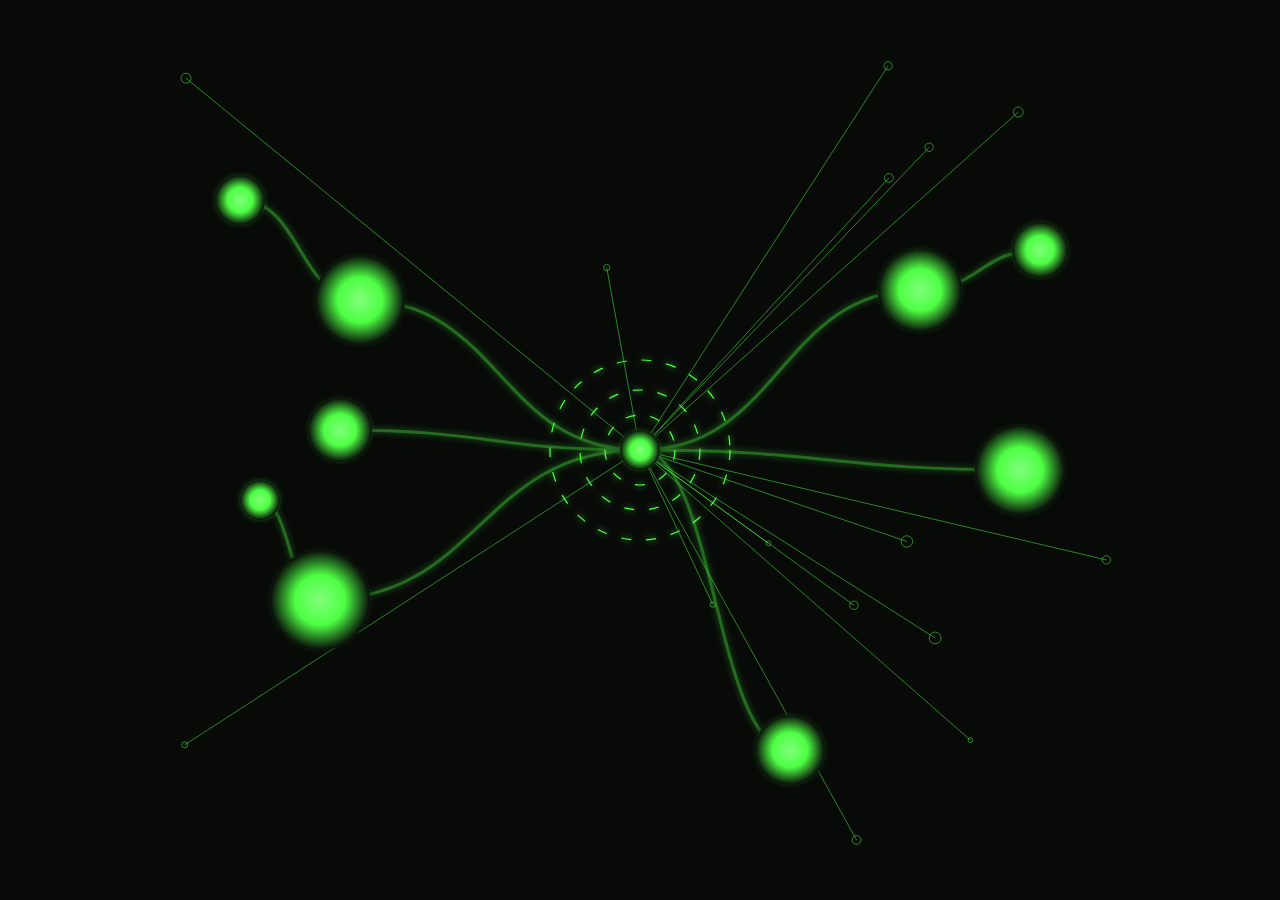
==== index.html @ 9fc2d21d "Add closing text feature" ====
<!DOCTYPE html>
<html lang="de">
<head>
	<meta charset="UTF-8">
	<meta name="viewport" content="width=device-width, initial-scale=1.0">
	<title>Borg Neural Tree - Final Integration</title>
	<link rel="stylesheet" href="main.css">
</head>
<body>

<div class="interface-container">
	<div class="status-log" id="statusLog"></div>
	<div class="grid"></div>

	<svg viewBox="0 0 1000 800" class="neural-svg" id="neuralNet">
		<defs>
			<filter id="glow"><feGaussianBlur stdDeviation="3" result="blur"/><feMerge><feMergeNode in="blur"/><feMergeNode in="SourceGraphic"/></feMerge></filter>
			<radialGradient id="nodePulseGradient"><stop offset="0%" stop-color="#80ff7a"/><stop offset="50%" stop-color="#4eff44"/><stop offset="100%" stop-color="#080a08"/></radialGradient>
		</defs>

		<g id="ghostLayer"></g>
		<g id="radarContainer"></g>
		<g id="pathsContainer" stroke="#4eff44" fill="none" stroke-width="3" filter="url(#glow)" opacity="0.4"></g>
		<g id="pulseContainer"></g>
		<g id="nodesContainer" filter="url(#glow)"></g>
	</svg>

	<div id="infoPanel" class="info-panel">
		<div style="font-size: 9px; opacity: 0.6; border-bottom: 1px solid; margin-bottom: 10px;">NEURAL_DATA_LINK</div>
		<div id="infoTitle" style="font-size: 20px; margin-bottom: 10px;"></div>
		<div id="infoText" style="font-size: 14px; line-height: 1.5;"></div>
		<button id="closer" class="btn-close" onclick="closePanel()">DISCONNECT</button>
	</div>
</div>

<script src="main.js"></script>
</body>
</html>
---- main.css ----
:root {
	--borg-green: #4eff44;
	--dark-bg: #080a08;
	--panel-bg: rgba(8, 15, 8, 0.95);
}

body, html {
	margin: 0;
	padding: 0;
	width: 100%;
	height: 100%;
	background: var(--dark-bg);
	overflow: hidden;
	font-family: 'Courier New', monospace;
	display: flex;
	justify-content: center;
	align-items: center;
}

.interface-container {
	position: relative;
	width: 100vw;
	height: 100vh;
	display: flex;
	justify-content: center;
	align-items: center;
}

.grid {
	position: absolute;
	inset: 0;
	background-image: linear-gradient(rgba(78, 255, 68, 0.05) 1px, transparent 1px), linear-gradient(90deg, rgba(78, 255, 68, 0.05) 1px, transparent 1px);
	background-size: 40px 40px;
	z-index: -1;
}

.neural-svg {
	width: 1000px;
	height: 800px;
	overflow: visible;
}

/* Animationen */
@keyframes borgBlink {
	0%, 100% {
		filter: brightness(0.7) drop-shadow(0 0 5px rgba(78, 255, 68, 0.4));
	}
	50% {
		filter: brightness(1.6) drop-shadow(0 0 15px var(--borg-green));
	}
}

.node {
	transition: all 0.3s;
}

.node.clickable {
	cursor: pointer;
}

.node.clickable:hover {
	stroke-width: 4px;
	filter: brightness(1.8) drop-shadow(0 0 20px var(--borg-green));
}

.blink-1 {
	animation: borgBlink 3.5s infinite;
}

.blink-2 {
	animation: borgBlink 4.5s infinite;
	animation-delay: 1s;
}

.blink-3 {
	animation: borgBlink 2.8s infinite;
	animation-delay: 0.5s;
}

.core-ring {
	animation: coreRotate 40s linear infinite;
	stroke-dasharray: 10 15;
	transform-origin: center;
}

@keyframes coreRotate {
	from {
		transform: rotate(0deg);
	}
	to {
		transform: rotate(360deg);
	}
}

/* HUD & UI */
.info-panel {
	position: absolute;
	top: 50%;
	left: 50%;
	transform: translate(-50%, -50%) scale(0);
	width: 320px;
	background: var(--panel-bg);
	backdrop-filter: blur(10px);
	border: 1.5px solid var(--borg-green);
	border-radius: 30px 5px;
	padding: 25px;
	color: var(--borg-green);
	z-index: 100;
	visibility: hidden;
	transition: all 0.4s cubic-bezier(0.17, 0.88, 0.32, 1.28);
}

.info-panel.active {
	transform: translate(-50%, -50%) scale(1);
	visibility: visible;
}

.btn-close {
	background: rgba(78, 255, 68, 0.1);
	border: 1px solid var(--borg-green);
	color: var(--borg-green);
	padding: 8px;
	width: 100%;
	cursor: pointer;
	margin-top: 15px;
	border-radius: 0 0 10px 0;
}

.status-log {
	position: absolute;
	top: 20px;
	left: 20px;
	width: 250px;
	height: 120px;
	font-size: 10px;
	color: var(--borg-green);
	opacity: 0.5;
	overflow: hidden;
	pointer-events: none;
	line-height: 1.2;
	text-shadow: 0 0 5px var(--borg-green);
	-webkit-mask-image: linear-gradient(to bottom, transparent, black 20%, black);
	mask-image: linear-gradient(to bottom, transparent, black 20%, black);
}

/* FX */
.radar-ring {
	stroke: var(--borg-green);
	stroke-width: 1;
	fill: none;
	opacity: 0;
	pointer-events: none;
}

.radar-active {
	animation: radarSweep 8s infinite linear;
}

@keyframes radarSweep {
	0% {
		r: 0;
		opacity: 0.5;
	}
	100% {
		r: 800;
		opacity: 0;
	}
}

.ghost-element {
	opacity: 0.12;
	pointer-events: none;
}

.data-pulse {
	opacity: 0;
	animation: pulseFade 1s forwards;
}

@keyframes pulseFade {
	to {
		opacity: 1;
	}
}

.path-highlight {
	stroke-width: 5px !important;
	stroke: #fff !important;
	opacity: 1 !important;
	filter: drop-shadow(0 0 8px var(--borg-green)) !important; /* Extra Glühen */
	transition: all 0.2s ease;
}
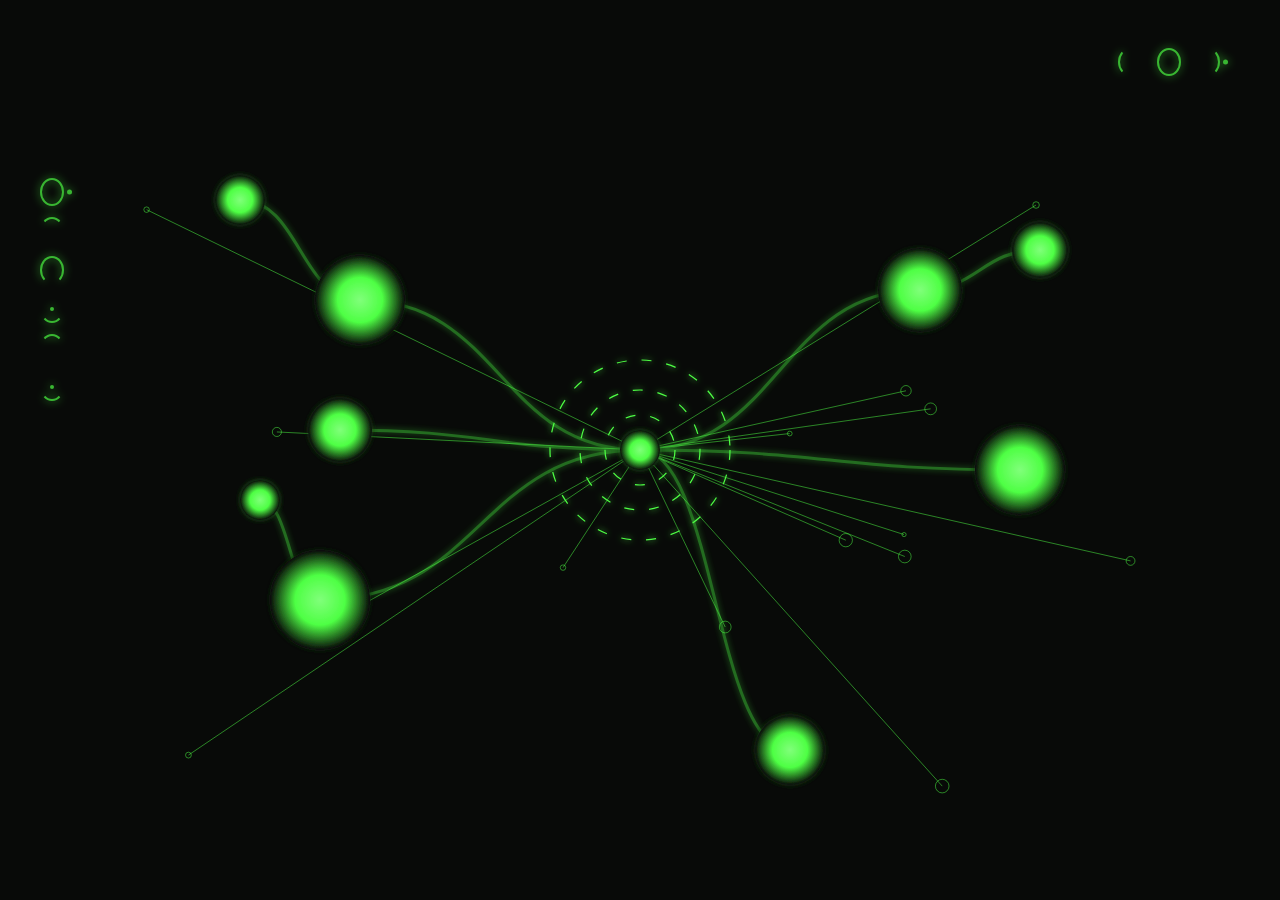
==== commit 914e3461: "Add font" ====
--- a/index.html
+++ b/index.html
@@ -33,6 +33,22 @@
 	</div>
 </div>
 
+<div class="borg-script left-column">
+	<div class="glyph"><span class="char-circle"></span><span class="char-dot"></span></div>
+	<div class="glyph"><span class="char-arc top"></span></div>
+	<div class="glyph"><span class="char-circle broken"></span></div>
+	<div class="glyph"><span class="char-arc bottom"></span><span class="char-dot inner"></span></div>
+	<div class="glyph"><span class="char-arc top"></span></div>
+	<div class="glyph"><span class="char-arc bottom"></span><span class="char-dot inner"></span></div>
+</div>
+
+<div class="borg-script right-row">
+	<div class="glyph"><span class="char-arc left"></span></div>
+	<div class="glyph"><span class="char-circle pulse"></span></div>
+	<div class="glyph"><span class="char-arc right"></span><span class="char-dot"></span></div>
+</div>
+
+
 <script src="main.js"></script>
 </body>
 </html>
--- a/main.css
+++ b/main.css
@@ -190,3 +190,98 @@
 	filter: drop-shadow(0 0 8px var(--borg-green)) !important; /* Extra Glühen */
 	transition: all 0.2s ease;
 }
+
+/* font */
+.borg-script {
+	position: absolute;
+	display: flex;
+	gap: 15px;
+	filter: drop-shadow(0 0 4px var(--borg-green));
+	opacity: 0.7;
+}
+
+.left-column {
+	left: 40px;
+	top: 20%;
+	flex-direction: column;
+}
+
+.right-row {
+	right: 60px;
+	top: 50px;
+	flex-direction: row;
+}
+
+/* Basis für ein Schriftzeichen-Modul */
+.glyph {
+	position: relative;
+	width: 24px;
+	height: 24px;
+	display: flex;
+	justify-content: center;
+	align-items: center;
+	animation: glyphFlicker 4s infinite alternate;
+}
+
+/* Die verschiedenen mathematischen Kreisformen der Borg */
+.char-circle {
+	width: 100%;
+	height: 100%;
+	border: 2px solid var(--borg-green);
+	border-radius: 50%;
+}
+
+.char-circle.broken {
+	border-bottom-color: transparent;
+	animation: spinGlyph 8s linear infinite;
+}
+
+.char-arc {
+	width: 100%;
+	height: 100%;
+	border: 2px solid transparent;
+	border-radius: 50%;
+}
+.char-arc.top { border-top-color: var(--borg-green); }
+.char-arc.bottom { border-bottom-color: var(--borg-green); }
+.char-arc.left { border-left-color: var(--borg-green); }
+.char-arc.right { border-right-color: var(--borg-green); }
+
+.char-dot {
+	position: absolute;
+	width: 5px;
+	height: 5px;
+	background-color: var(--borg-green);
+	border-radius: 50%;
+	right: -8px;
+	top: 50%;
+	transform: translateY(-50%);
+}
+
+.char-dot.inner {
+	right: auto;
+	top: auto;
+	transform: none;
+	width: 4px;
+	height: 4px;
+}
+
+/* Text-Animationen für das Interface-Feeling */
+@keyframes glyphFlicker {
+	0%, 90%, 100% { opacity: 0.8; }
+	93%, 97% { opacity: 0.3; }
+}
+
+@keyframes spinGlyph {
+	from { transform: rotate(0deg); }
+	to { transform: rotate(360deg); }
+}
+
+.pulse {
+	animation: pulseGlyph 2s infinite ease-in-out;
+}
+
+@keyframes pulseGlyph {
+	0%, 100% { transform: scale(1); }
+	50% { transform: scale(0.8); opacity: 0.5; }
+}
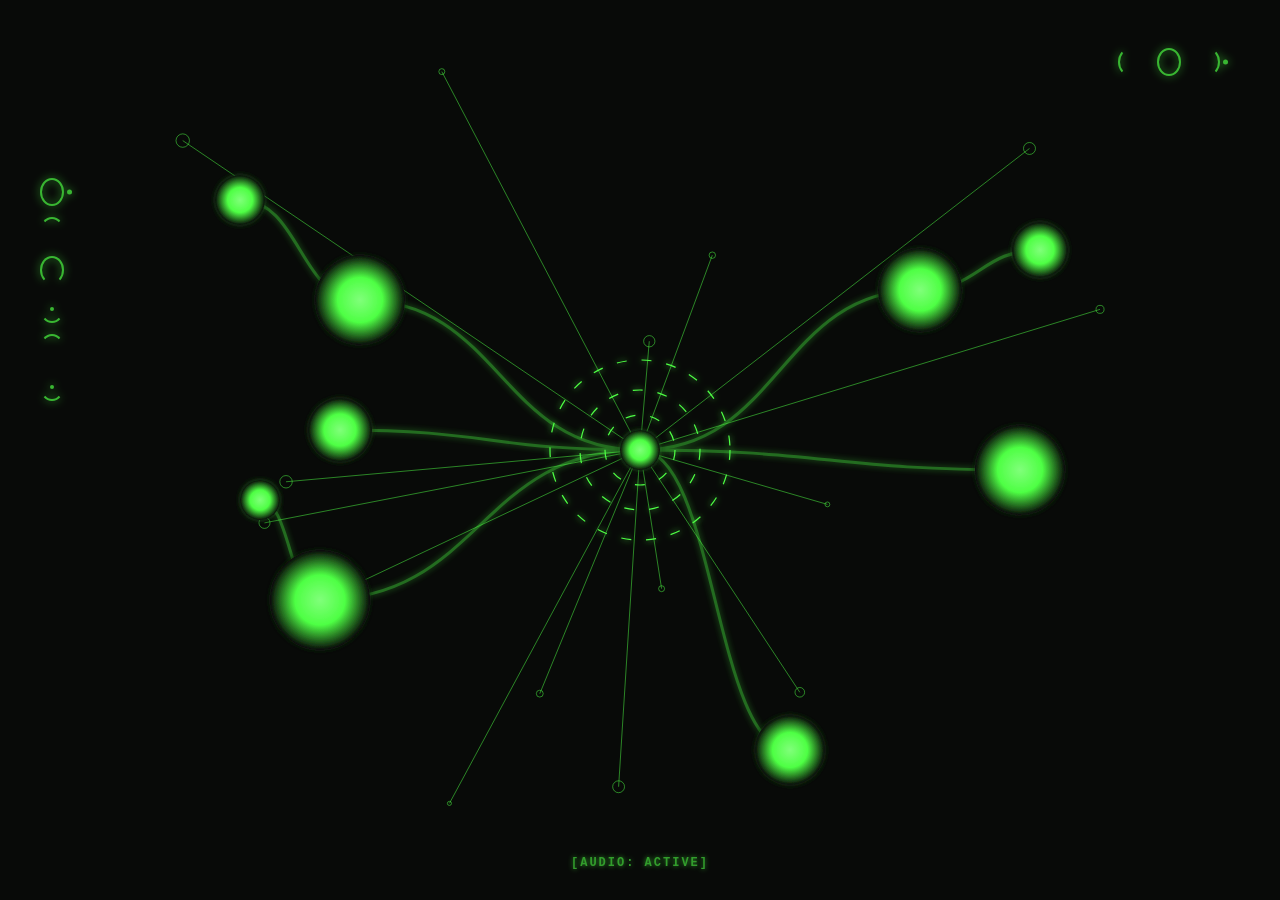
==== commit b48fef16: "Add sound" ====
--- a/index.html
+++ b/index.html
@@ -22,7 +22,7 @@
 		<g id="radarContainer"></g>
 		<g id="pathsContainer" stroke="#4eff44" fill="none" stroke-width="3" filter="url(#glow)" opacity="0.4"></g>
 		<g id="pulseContainer"></g>
-		<g id="nodesContainer" filter="url(#glow)"></g>
+		<g id="nodesContainer" filter="url(#glow)" class="interactive-node"></g>
 	</svg>
 
 	<div id="infoPanel" class="info-panel">
@@ -48,7 +48,12 @@
 	<div class="glyph"><span class="char-arc right"></span><span class="char-dot"></span></div>
 </div>
 
+<div class="terminal-status">
+	<span id="mute-btn" class="interactive-text">[AUDIO: ACTIVE]</span>
+</div>
+
 
 <script src="main.js"></script>
+<script src="hiveSound.js"></script>
 </body>
 </html>
--- a/main.css
+++ b/main.css
@@ -285,3 +285,27 @@
 	0%, 100% { transform: scale(1); }
 	50% { transform: scale(0.8); opacity: 0.5; }
 }
+
+.terminal-status {
+	position: absolute;
+	bottom: 30px;
+	color: var(--borg-green);
+	font-size: 12px;
+	letter-spacing: 2px;
+	opacity: 0.6;
+	text-shadow: 0 0 5px var(--borg-green);
+}
+
+.interactive-text {
+	cursor: pointer;
+	color: var(--borg-green);
+	font-weight: bold;
+	padding: 0 5px;
+	transition: all 0.2s ease;
+}
+
+.interactive-text:hover {
+	background-color: var(--borg-green);
+	color: #000;
+	text-shadow: none;
+}
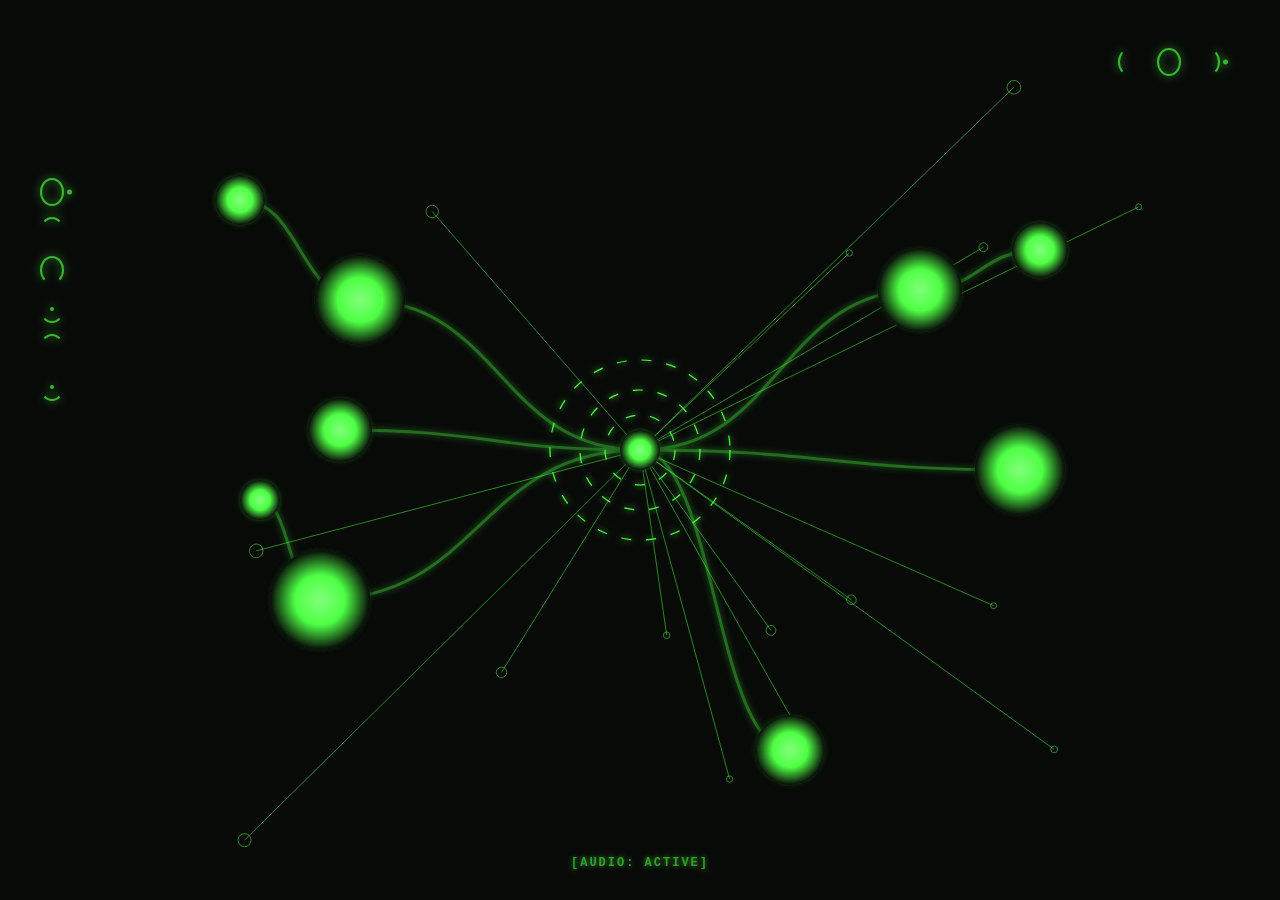
==== commit a66c6a88: "Extract config" ====
--- a/index.html
+++ b/index.html
@@ -53,6 +53,7 @@
 </div>
 
 
+<script src="config.js"></script>
 <script src="main.js"></script>
 <script src="hiveSound.js"></script>
 </body>
--- a/main.css
+++ b/main.css
@@ -309,3 +309,32 @@
 	color: #000;
 	text-shadow: none;
 }
+
+
+.burst-pulse {
+	fill: #ffffff !important;               /* Strahlendes Weiß im Kern */
+	stroke: var(--borg-green) !important;   /* Grüner border */
+	stroke-width: 1px;
+	opacity: 1 !important;
+	filter: drop-shadow(0 0 4px var(--borg-green)) !important; /* Intensiver Borg-Glow */
+	z-index: 10;
+}
+
+
+.burst-pulse-css {
+	fill: #ffffff !important;
+	stroke: var(--borg-green) !important;
+	stroke-width: 1.5px;
+	filter: drop-shadow(0 0 5px var(--borg-green)) !important;
+
+	animation: moveAlongPath 0.5s linear forwards;
+}
+
+@keyframes moveAlongPath {
+	from {
+		offset-distance: 0%;
+	}
+	to {
+		offset-distance: 100%;
+	}
+}
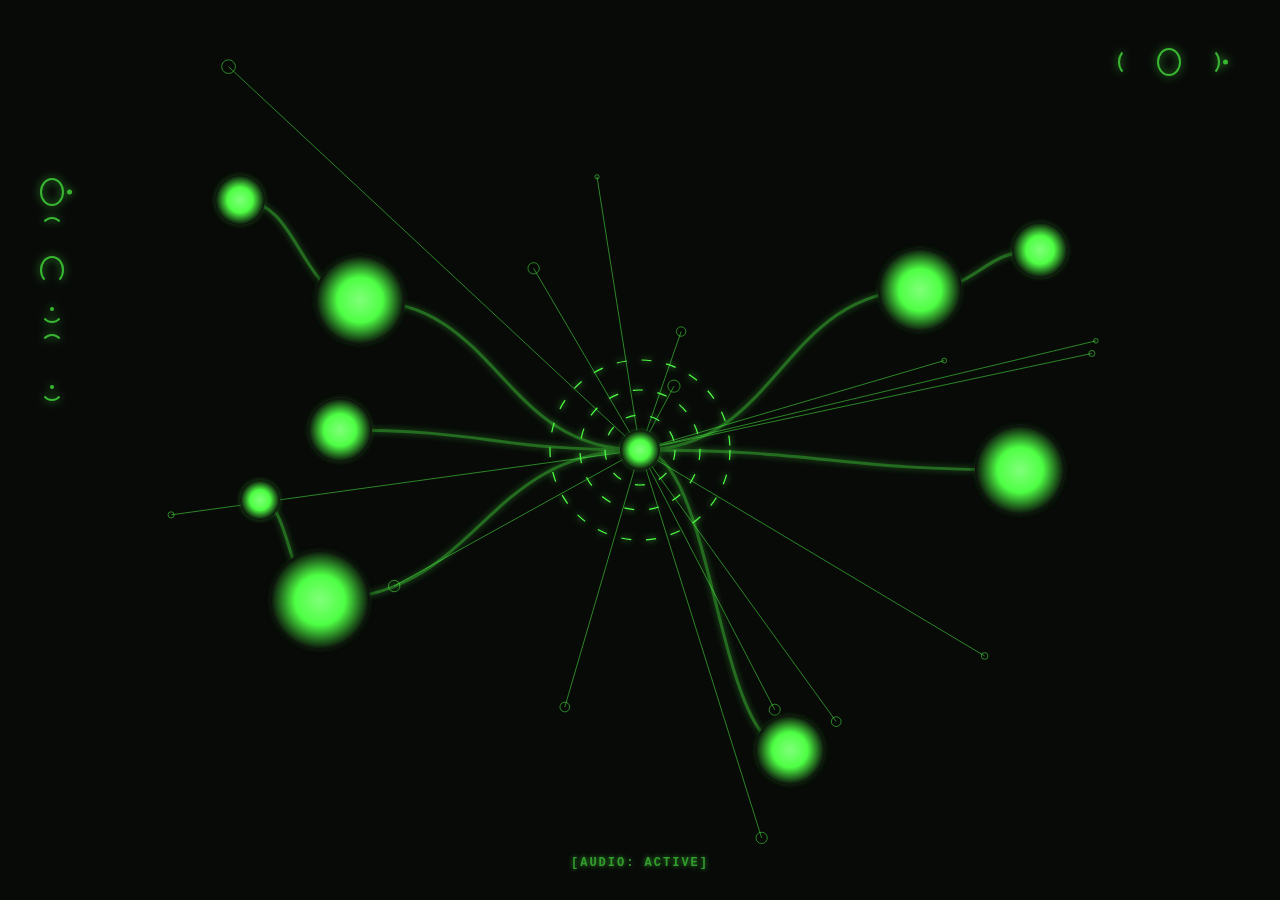
==== commit e4da831f: "Add shortcuts" ====
--- a/index.html
+++ b/index.html
@@ -55,6 +55,7 @@
 
 <script src="config.js"></script>
 <script src="main.js"></script>
+<script src="shortcuts.js"></script>
 <script src="hiveSound.js"></script>
 </body>
 </html>
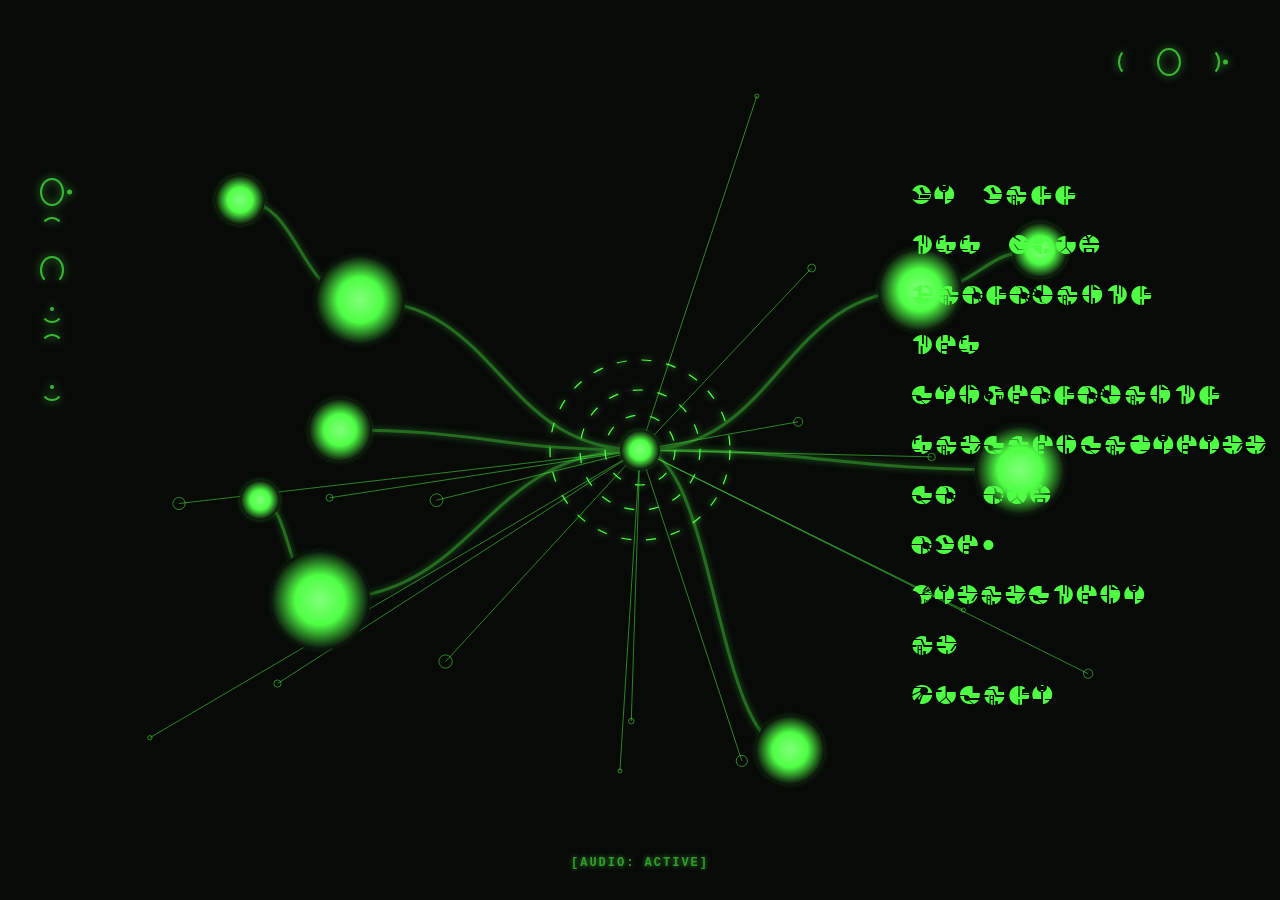
==== commit 26fbd5c3: "Add sample text" ====
--- a/index.html
+++ b/index.html
@@ -47,6 +47,9 @@
 	<div class="glyph"><span class="char-circle pulse"></span></div>
 	<div class="glyph"><span class="char-arc right"></span><span class="char-dot"></span></div>
 </div>
+<div class="borg statement">
+	<span>We will add your biological and technological distinctiveness to our own. Resistance is futile</span>
+</div>
 
 <div class="terminal-status">
 	<span id="mute-btn" class="interactive-text">[AUDIO: ACTIVE]</span>
--- a/main.css
+++ b/main.css
@@ -2,6 +2,23 @@
 	--borg-green: #4eff44;
 	--dark-bg: #080a08;
 	--panel-bg: rgba(8, 15, 8, 0.95);
+}
+
+@font-face {
+	font-family: borg;
+	src: url("borg.ttf");
+}
+
+.borg {
+	font-family: borg, monospace;
+}
+
+.statement {
+	color: var(--borg-green);
+	font-size: 50px;
+	position: absolute;
+	right: 170px;
+	width: 200px;
 }
 
 body, html {
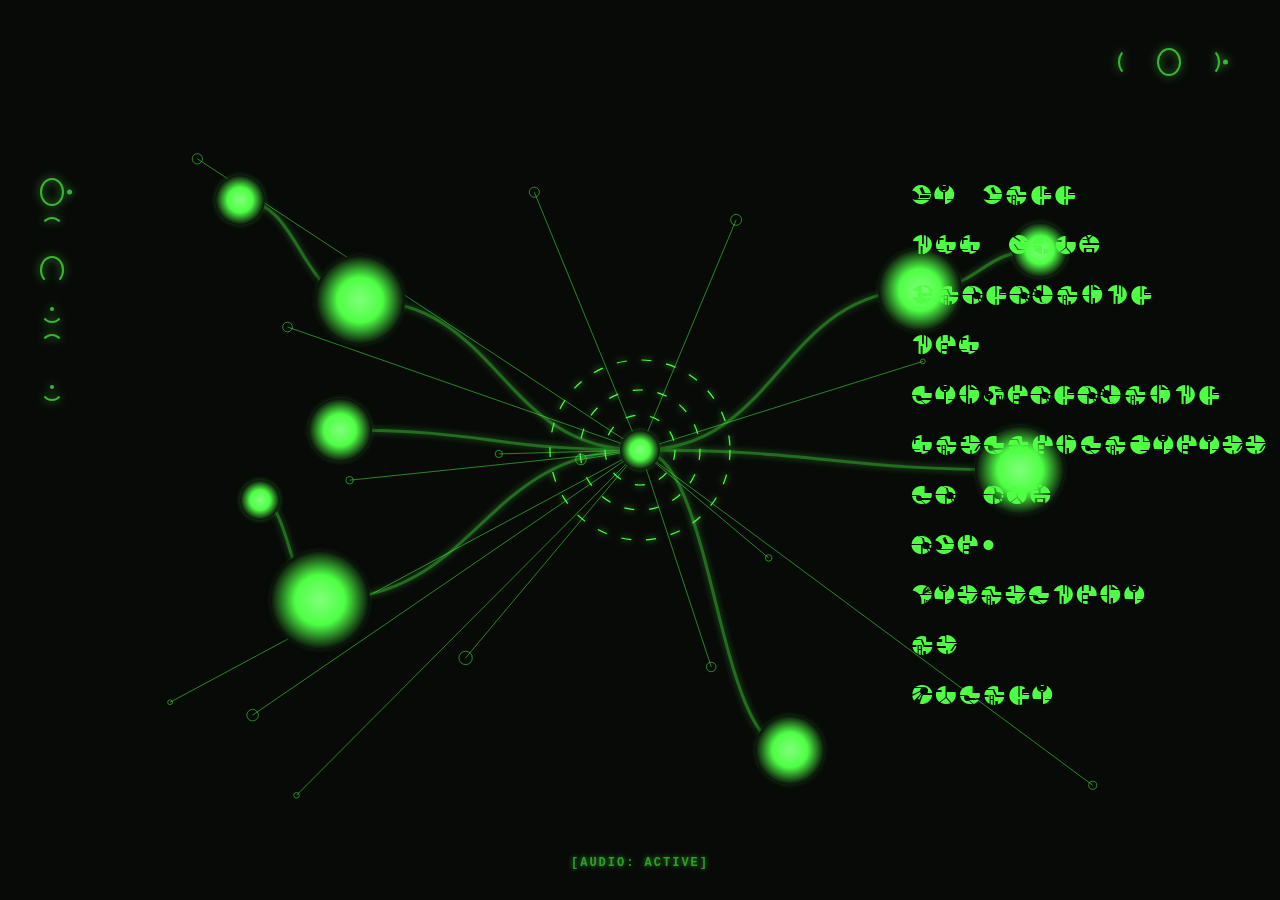
==== commit 8b790662: "remove statement after 15 seconds" ====
--- a/index.html
+++ b/index.html
@@ -47,7 +47,7 @@
 	<div class="glyph"><span class="char-circle pulse"></span></div>
 	<div class="glyph"><span class="char-arc right"></span><span class="char-dot"></span></div>
 </div>
-<div class="borg statement">
+<div id="statement" class="borg">
 	<span>We will add your biological and technological distinctiveness to our own. Resistance is futile</span>
 </div>
 
--- a/main.css
+++ b/main.css
@@ -13,7 +13,7 @@
 	font-family: borg, monospace;
 }
 
-.statement {
+#statement {
 	color: var(--borg-green);
 	font-size: 50px;
 	position: absolute;
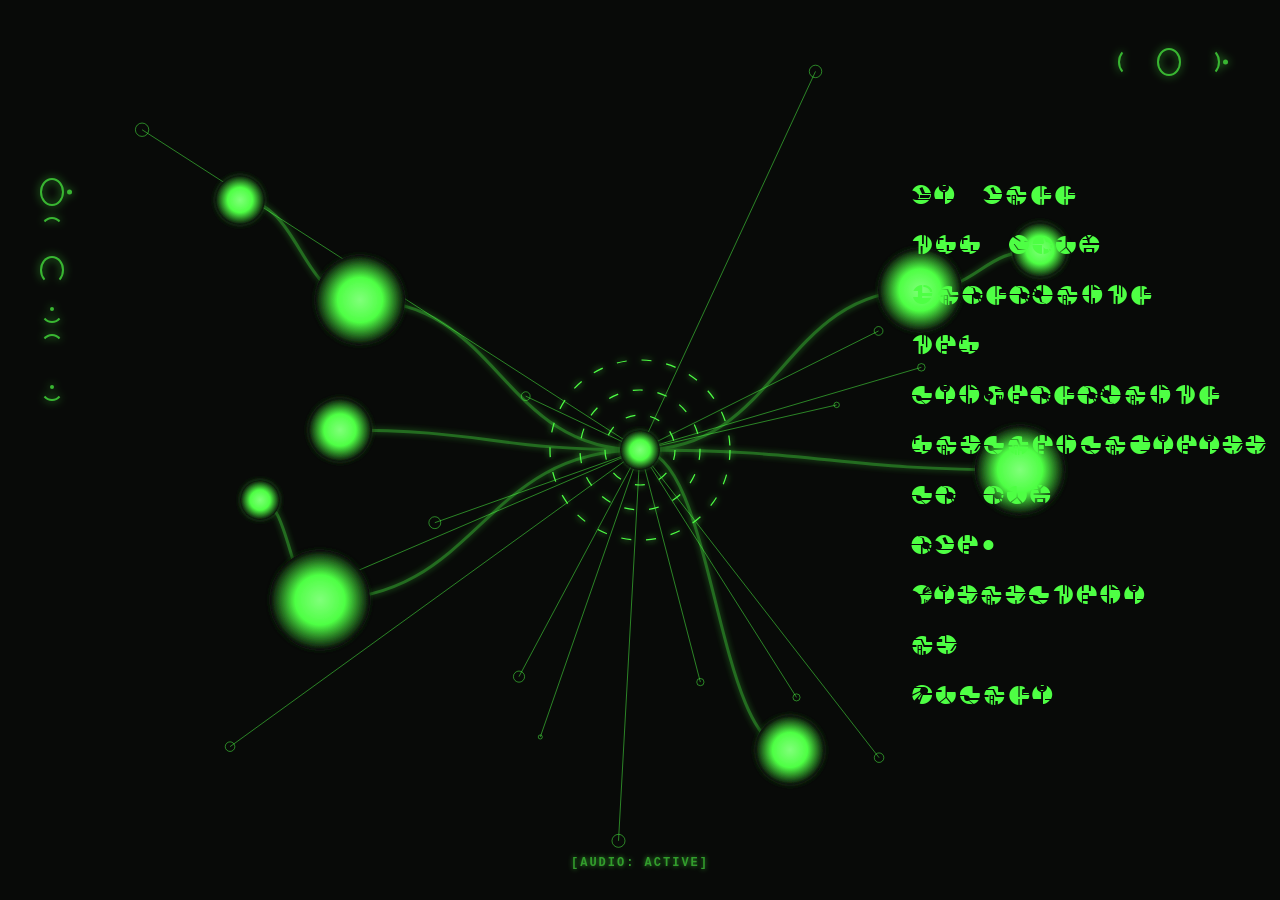
==== commit 3c06c8b1: "Fix cleanup files" ====
--- a/index.html
+++ b/index.html
@@ -4,7 +4,7 @@
 	<meta charset="UTF-8">
 	<meta name="viewport" content="width=device-width, initial-scale=1.0">
 	<title>Borg Neural Tree - Final Integration</title>
-	<link rel="stylesheet" href="main.css">
+	<link rel="stylesheet" href="css/main.css">
 </head>
 <body>
 
@@ -57,8 +57,8 @@
 
 
 <script src="config.js"></script>
-<script src="main.js"></script>
-<script src="shortcuts.js"></script>
-<script src="hiveSound.js"></script>
+<script src="js/main.js"></script>
+<script src="js/shortcuts.js"></script>
+<script src="js/hiveSound.js"></script>
 </body>
 </html>
--- a/css/main.css
+++ b/css/main.css
@@ -0,0 +1,357 @@
+:root {
+	--borg-green: #4eff44;
+	--dark-bg: #080a08;
+	--panel-bg: rgba(8, 15, 8, 0.95);
+}
+
+@font-face {
+	font-family: borg;
+	src: url("borg.ttf");
+}
+
+.borg {
+	font-family: borg, monospace;
+}
+
+#statement {
+	color: var(--borg-green);
+	font-size: 50px;
+	position: absolute;
+	right: 170px;
+	width: 200px;
+}
+
+body, html {
+	margin: 0;
+	padding: 0;
+	width: 100%;
+	height: 100%;
+	background: var(--dark-bg);
+	overflow: hidden;
+	font-family: 'Courier New', monospace;
+	display: flex;
+	justify-content: center;
+	align-items: center;
+}
+
+.interface-container {
+	position: relative;
+	width: 100vw;
+	height: 100vh;
+	display: flex;
+	justify-content: center;
+	align-items: center;
+}
+
+.grid {
+	position: absolute;
+	inset: 0;
+	background-image: linear-gradient(rgba(78, 255, 68, 0.05) 1px, transparent 1px), linear-gradient(90deg, rgba(78, 255, 68, 0.05) 1px, transparent 1px);
+	background-size: 40px 40px;
+	z-index: -1;
+}
+
+.neural-svg {
+	width: 1000px;
+	height: 800px;
+	overflow: visible;
+}
+
+/* Animationen */
+@keyframes borgBlink {
+	0%, 100% {
+		filter: brightness(0.7) drop-shadow(0 0 5px rgba(78, 255, 68, 0.4));
+	}
+	50% {
+		filter: brightness(1.6) drop-shadow(0 0 15px var(--borg-green));
+	}
+}
+
+.node {
+	transition: all 0.3s;
+}
+
+.node.clickable {
+	cursor: pointer;
+}
+
+.node.clickable:hover {
+	stroke-width: 4px;
+	filter: brightness(1.8) drop-shadow(0 0 20px var(--borg-green));
+}
+
+.blink-1 {
+	animation: borgBlink 3.5s infinite;
+}
+
+.blink-2 {
+	animation: borgBlink 4.5s infinite;
+	animation-delay: 1s;
+}
+
+.blink-3 {
+	animation: borgBlink 2.8s infinite;
+	animation-delay: 0.5s;
+}
+
+.core-ring {
+	animation: coreRotate 40s linear infinite;
+	stroke-dasharray: 10 15;
+	transform-origin: center;
+}
+
+@keyframes coreRotate {
+	from {
+		transform: rotate(0deg);
+	}
+	to {
+		transform: rotate(360deg);
+	}
+}
+
+/* HUD & UI */
+.info-panel {
+	position: absolute;
+	top: 50%;
+	left: 50%;
+	transform: translate(-50%, -50%) scale(0);
+	width: 320px;
+	background: var(--panel-bg);
+	backdrop-filter: blur(10px);
+	border: 1.5px solid var(--borg-green);
+	border-radius: 30px 5px;
+	padding: 25px;
+	color: var(--borg-green);
+	z-index: 100;
+	visibility: hidden;
+	transition: all 0.4s cubic-bezier(0.17, 0.88, 0.32, 1.28);
+}
+
+.info-panel.active {
+	transform: translate(-50%, -50%) scale(1);
+	visibility: visible;
+}
+
+.btn-close {
+	background: rgba(78, 255, 68, 0.1);
+	border: 1px solid var(--borg-green);
+	color: var(--borg-green);
+	padding: 8px;
+	width: 100%;
+	cursor: pointer;
+	margin-top: 15px;
+	border-radius: 0 0 10px 0;
+}
+
+.status-log {
+	position: absolute;
+	top: 20px;
+	left: 20px;
+	width: 250px;
+	height: 120px;
+	font-size: 10px;
+	color: var(--borg-green);
+	opacity: 0.5;
+	overflow: hidden;
+	pointer-events: none;
+	line-height: 1.2;
+	text-shadow: 0 0 5px var(--borg-green);
+	-webkit-mask-image: linear-gradient(to bottom, transparent, black 20%, black);
+	mask-image: linear-gradient(to bottom, transparent, black 20%, black);
+}
+
+/* FX */
+.radar-ring {
+	stroke: var(--borg-green);
+	stroke-width: 1;
+	fill: none;
+	opacity: 0;
+	pointer-events: none;
+}
+
+.radar-active {
+	animation: radarSweep 8s infinite linear;
+}
+
+@keyframes radarSweep {
+	0% {
+		r: 0;
+		opacity: 0.5;
+	}
+	100% {
+		r: 800;
+		opacity: 0;
+	}
+}
+
+.ghost-element {
+	opacity: 0.12;
+	pointer-events: none;
+}
+
+.data-pulse {
+	opacity: 0;
+	animation: pulseFade 1s forwards;
+}
+
+@keyframes pulseFade {
+	to {
+		opacity: 1;
+	}
+}
+
+.path-highlight {
+	stroke-width: 5px !important;
+	stroke: #fff !important;
+	opacity: 1 !important;
+	filter: drop-shadow(0 0 8px var(--borg-green)) !important; /* Extra Glühen */
+	transition: all 0.2s ease;
+}
+
+/* font */
+.borg-script {
+	position: absolute;
+	display: flex;
+	gap: 15px;
+	filter: drop-shadow(0 0 4px var(--borg-green));
+	opacity: 0.7;
+}
+
+.left-column {
+	left: 40px;
+	top: 20%;
+	flex-direction: column;
+}
+
+.right-row {
+	right: 60px;
+	top: 50px;
+	flex-direction: row;
+}
+
+/* Basis für ein Schriftzeichen-Modul */
+.glyph {
+	position: relative;
+	width: 24px;
+	height: 24px;
+	display: flex;
+	justify-content: center;
+	align-items: center;
+	animation: glyphFlicker 4s infinite alternate;
+}
+
+/* Die verschiedenen mathematischen Kreisformen der Borg */
+.char-circle {
+	width: 100%;
+	height: 100%;
+	border: 2px solid var(--borg-green);
+	border-radius: 50%;
+}
+
+.char-circle.broken {
+	border-bottom-color: transparent;
+	animation: spinGlyph 8s linear infinite;
+}
+
+.char-arc {
+	width: 100%;
+	height: 100%;
+	border: 2px solid transparent;
+	border-radius: 50%;
+}
+.char-arc.top { border-top-color: var(--borg-green); }
+.char-arc.bottom { border-bottom-color: var(--borg-green); }
+.char-arc.left { border-left-color: var(--borg-green); }
+.char-arc.right { border-right-color: var(--borg-green); }
+
+.char-dot {
+	position: absolute;
+	width: 5px;
+	height: 5px;
+	background-color: var(--borg-green);
+	border-radius: 50%;
+	right: -8px;
+	top: 50%;
+	transform: translateY(-50%);
+}
+
+.char-dot.inner {
+	right: auto;
+	top: auto;
+	transform: none;
+	width: 4px;
+	height: 4px;
+}
+
+/* Text-Animationen für das Interface-Feeling */
+@keyframes glyphFlicker {
+	0%, 90%, 100% { opacity: 0.8; }
+	93%, 97% { opacity: 0.3; }
+}
+
+@keyframes spinGlyph {
+	from { transform: rotate(0deg); }
+	to { transform: rotate(360deg); }
+}
+
+.pulse {
+	animation: pulseGlyph 2s infinite ease-in-out;
+}
+
+@keyframes pulseGlyph {
+	0%, 100% { transform: scale(1); }
+	50% { transform: scale(0.8); opacity: 0.5; }
+}
+
+.terminal-status {
+	position: absolute;
+	bottom: 30px;
+	color: var(--borg-green);
+	font-size: 12px;
+	letter-spacing: 2px;
+	opacity: 0.6;
+	text-shadow: 0 0 5px var(--borg-green);
+}
+
+.interactive-text {
+	cursor: pointer;
+	color: var(--borg-green);
+	font-weight: bold;
+	padding: 0 5px;
+	transition: all 0.2s ease;
+}
+
+.interactive-text:hover {
+	background-color: var(--borg-green);
+	color: #000;
+	text-shadow: none;
+}
+
+
+.burst-pulse {
+	fill: #ffffff !important;               /* Strahlendes Weiß im Kern */
+	stroke: var(--borg-green) !important;   /* Grüner border */
+	stroke-width: 1px;
+	opacity: 1 !important;
+	filter: drop-shadow(0 0 4px var(--borg-green)) !important; /* Intensiver Borg-Glow */
+	z-index: 10;
+}
+
+
+.burst-pulse-css {
+	fill: #ffffff !important;
+	stroke: var(--borg-green) !important;
+	stroke-width: 1.5px;
+	filter: drop-shadow(0 0 5px var(--borg-green)) !important;
+
+	animation: moveAlongPath 0.5s linear forwards;
+}
+
+@keyframes moveAlongPath {
+	from {
+		offset-distance: 0%;
+	}
+	to {
+		offset-distance: 100%;
+	}
+}
